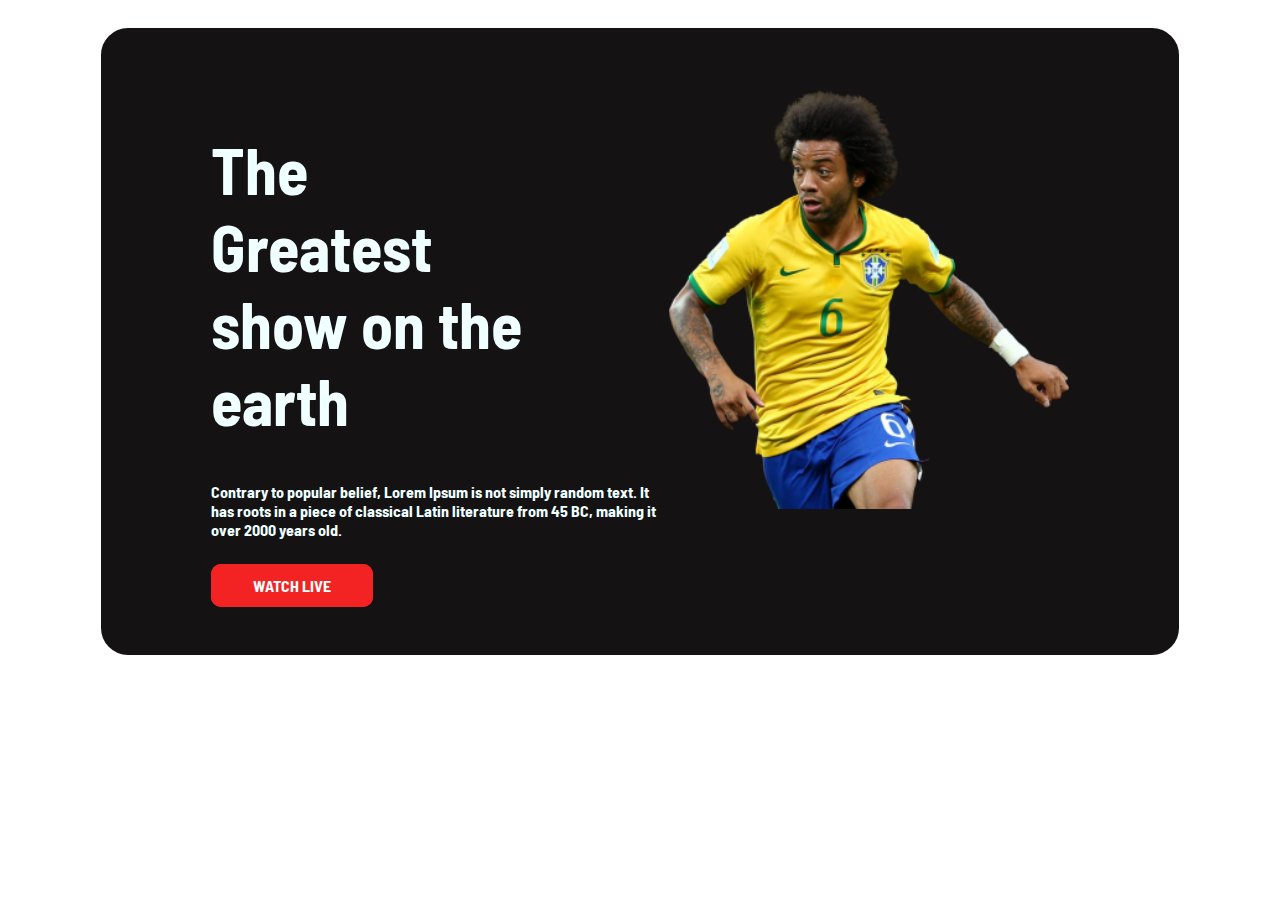
==== index.html @ 79165eab "first section" ====
<!DOCTYPE html>
<html lang="en">

<head>
    <meta charset="UTF-8">
    <meta http-equiv="X-UA-Compatible" content="IE=edge">
    <meta name="viewport" content="width=device-width, initial-scale=1.0">
    <title>FIFA WORLD CUP</title>
    <link rel="stylesheet" href="styles/style.css">
</head>

<body>
    <!----------------------------- header start ---------------------------->
    <section class="container">
        <div class="section-detail">
            <div class="section-info">
                <h1 class="section-titel">The Greatest show on the earth</h1>
                <h6 class="titel-detail">Contrary to popular belief, Lorem Ipsum is not simply

                    random text. It has roots in a piece of classical Latin literature
                    from 45 BC, making it over 2000 years old.</h6>
                <span class="watch-live">WATCH LIVE<i class="fa-duotone fa-arrow-right"></i></span>
            </div>
            <div class="image">
                <img src="images/Banner Image.png" alt="">
            </div>
        </div>
    </section>
</body>

</html>
---- styles/style.css ----
/* -----------------
      font style
-------------------- */

@import url('https://fonts.googleapis.com/css2?family=Barlow+Semi+Condensed&family=Poppins:wght@400;500&display=swap');

body {
    font-family: 'Barlow Semi Condensed', sans-serif;
}

/*---------------------- header start------------------------ */

.container {
    background-color: rgb(20, 18, 18);
    margin: 25px 90px;
    border: 3px solid white;
    padding: 0 30px;
    border-radius: 30px;


}


.section-detail {
    display: flex;
    margin: 30px;
    padding: 30px 50px;
}

.section-titel {
    color: azure;
    font-size: 4em;
    padding-right: 30%;
}

.titel-detail {
    color: azure;
    font-size: 1em;
}

.watch-live {
    color: azure;
    border: 2px solid rgb(243, 35, 35);
    border: 5px 20px;
    padding: 10px 40px;
    background-color: rgb(243, 35, 35);
    border-radius: 10px;
    font-weight: 700;

}

.container img {
    width: 400px;
}
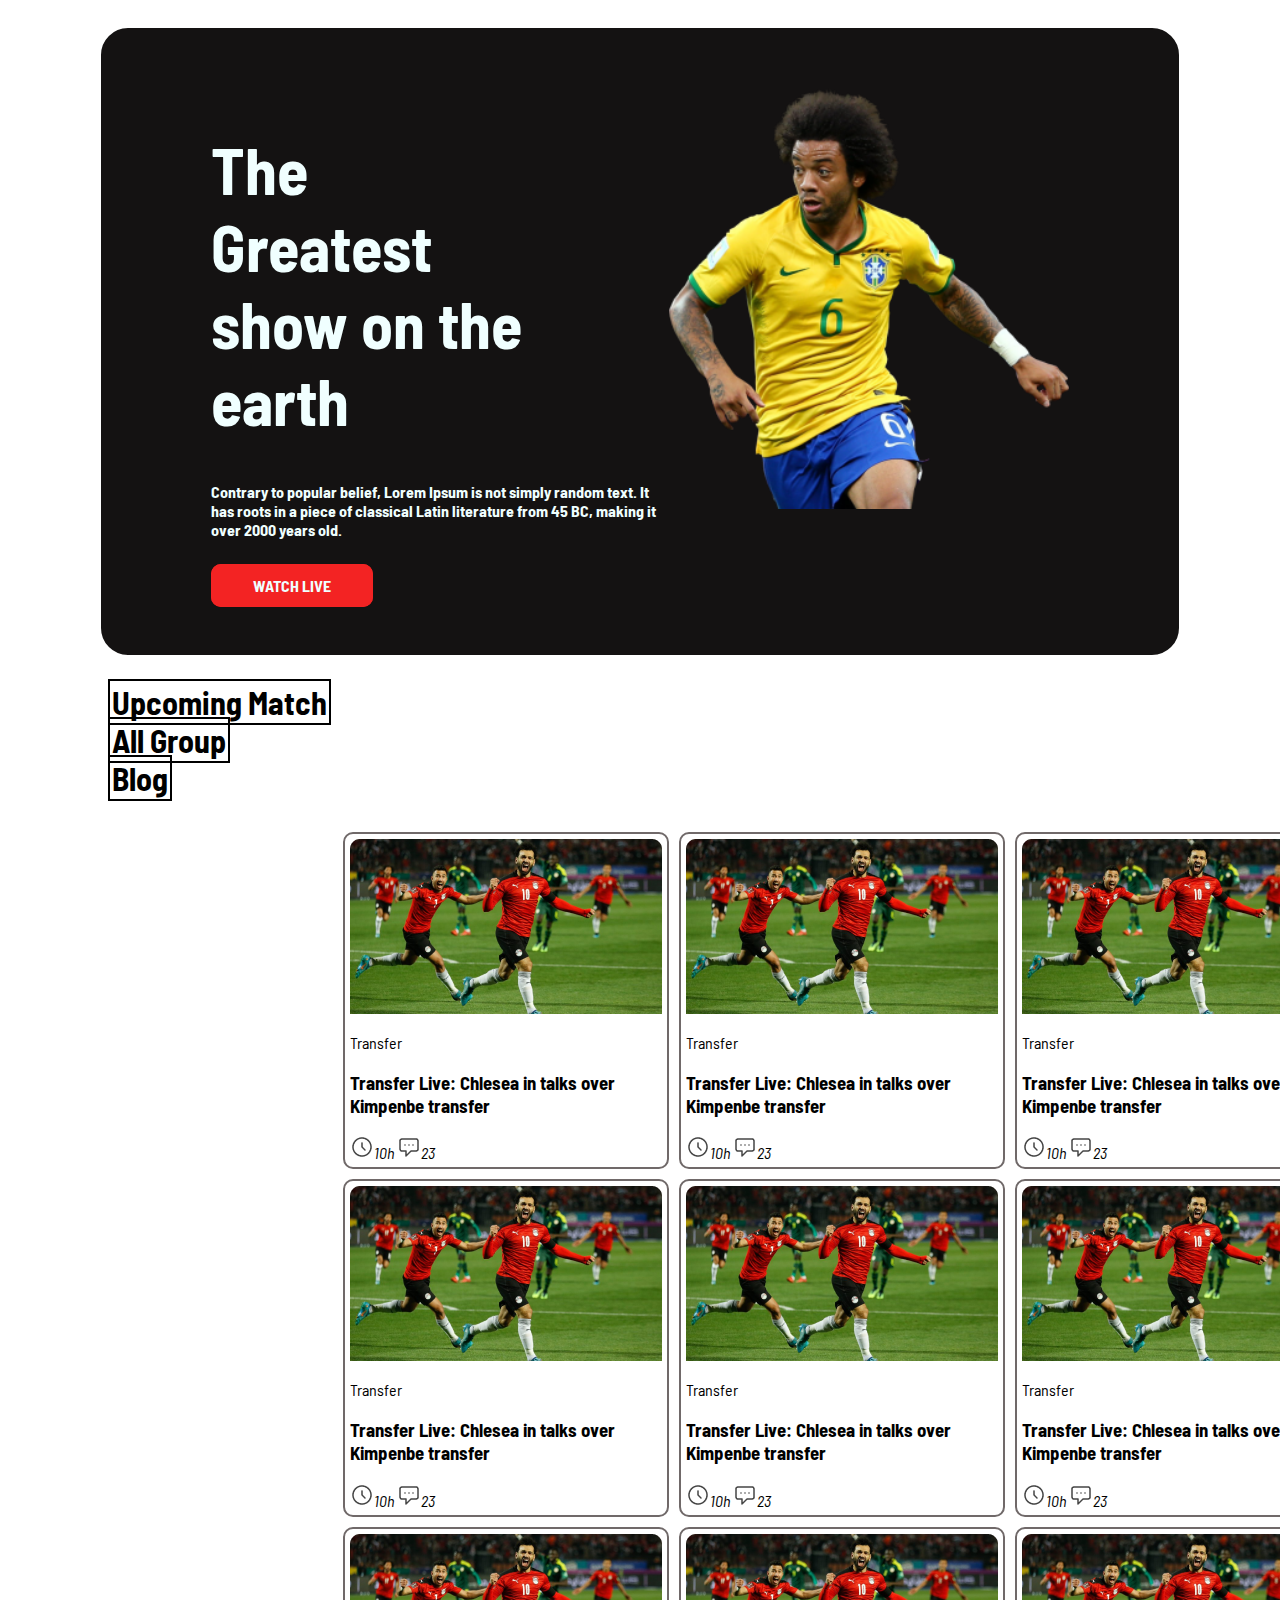
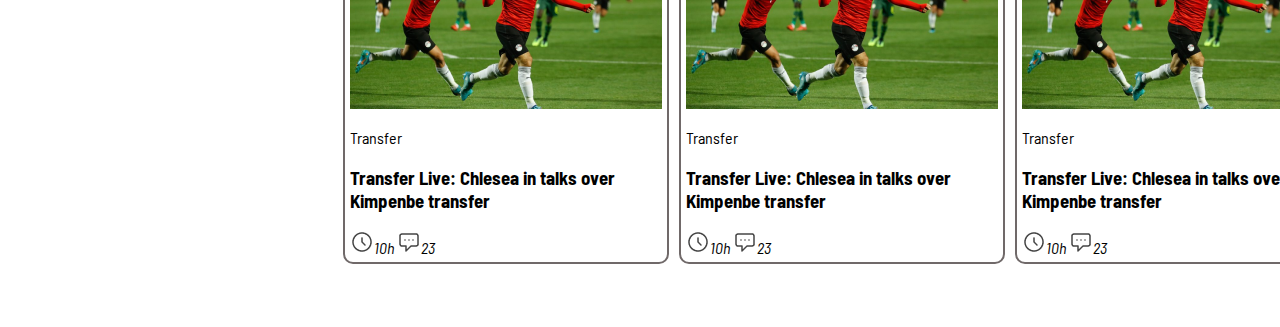
==== commit 01895a2a: "dev" ====
--- a/index.html
+++ b/index.html
@@ -26,6 +26,128 @@
             </div>
         </div>
     </section>
+    <!------------------------------header end -------------------------------->
+
+    <!-------------------------------- main ----------------------------------->
+    <main class="container-2">
+        <div class="main-sidebar">
+            <div class="sidebar">
+                <span class="a-side">Upcoming Match</span> <br>
+                <span class="a-side">All Group</span> <br>
+                <span class="a-side">Blog</span>
+            </div>
+            <div class="main-container">
+                <div class="blog-img">
+                    <img src="images/Blog Image.png" alt="">
+                    <div class="blog-info">
+                        <p class="transfer">Transfer</p>
+                        <h3>Transfer Live: Chlesea in talks
+                            over Kimpenbe transfer</h3>
+                        <div class="time-chat">
+                            <img src="images/Time Icon.png" alt=""><i class="fa-regular fa-clock-ten">10h</i>
+                            <img src="images/Chat Icon.png" alt=""><i class="fa-regular fa-message-dots">23</i>
+                        </div>
+                    </div>
+                </div>
+                <div class="blog-img">
+                    <img src="images/Blog Image.png" alt="">
+                    <div class="blog-info">
+                        <p class="transfer">Transfer</p>
+                        <h3>Transfer Live: Chlesea in talks
+                            over Kimpenbe transfer</h3>
+                        <div class="time-chat">
+                            <img src="images/Time Icon.png" alt=""><i class="fa-regular fa-clock-ten">10h</i>
+                            <img src="images/Chat Icon.png" alt=""><i class="fa-regular fa-message-dots">23</i>
+                        </div>
+                    </div>
+                </div>
+                <div class="blog-img">
+                    <img src="images/Blog Image.png" alt="">
+                    <div class="blog-info">
+                        <p class="transfer">Transfer</p>
+                        <h3>Transfer Live: Chlesea in talks
+                            over Kimpenbe transfer</h3>
+                        <div class="time-chat">
+                            <img src="images/Time Icon.png" alt=""><i class="fa-regular fa-clock-ten">10h</i>
+                            <img src="images/Chat Icon.png" alt=""><i class="fa-regular fa-message-dots">23</i>
+                        </div>
+                    </div>
+                </div>
+                <div class="blog-img">
+                    <img src="images/Blog Image.png" alt="">
+                    <div class="blog-info">
+                        <p class="transfer">Transfer</p>
+                        <h3>Transfer Live: Chlesea in talks
+                            over Kimpenbe transfer</h3>
+                        <div class="time-chat">
+                            <img src="images/Time Icon.png" alt=""><i class="fa-regular fa-clock-ten">10h</i>
+                            <img src="images/Chat Icon.png" alt=""><i class="fa-regular fa-message-dots">23</i>
+                        </div>
+                    </div>
+                </div>
+                <div class="blog-img">
+                    <img src="images/Blog Image.png" alt="">
+                    <div class="blog-info">
+                        <p class="transfer">Transfer</p>
+                        <h3>Transfer Live: Chlesea in talks
+                            over Kimpenbe transfer</h3>
+                        <div class="time-chat">
+                            <img src="images/Time Icon.png" alt=""><i class="fa-regular fa-clock-ten">10h</i>
+                            <img src="images/Chat Icon.png" alt=""><i class="fa-regular fa-message-dots">23</i>
+                        </div>
+                    </div>
+                </div>
+                <div class="blog-img">
+                    <img src="images/Blog Image.png" alt="">
+                    <div class="blog-info">
+                        <p class="transfer">Transfer</p>
+                        <h3>Transfer Live: Chlesea in talks
+                            over Kimpenbe transfer</h3>
+                        <div class="time-chat">
+                            <img src="images/Time Icon.png" alt=""><i class="fa-regular fa-clock-ten">10h</i>
+                            <img src="images/Chat Icon.png" alt=""><i class="fa-regular fa-message-dots">23</i>
+                        </div>
+                    </div>
+                </div>
+                <div class="blog-img">
+                    <img src="images/Blog Image.png" alt="">
+                    <div class="blog-info">
+                        <p class="transfer">Transfer</p>
+                        <h3>Transfer Live: Chlesea in talks
+                            over Kimpenbe transfer</h3>
+                        <div class="time-chat">
+                            <img src="images/Time Icon.png" alt=""><i class="fa-regular fa-clock-ten">10h</i>
+                            <img src="images/Chat Icon.png" alt=""><i class="fa-regular fa-message-dots">23</i>
+                        </div>
+                    </div>
+                </div>
+                <div class="blog-img">
+                    <img src="images/Blog Image.png" alt="">
+                    <div class="blog-info">
+                        <p class="transfer">Transfer</p>
+                        <h3>Transfer Live: Chlesea in talks
+                            over Kimpenbe transfer</h3>
+                        <div class="time-chat">
+                            <img src="images/Time Icon.png" alt=""><i class="fa-regular fa-clock-ten">10h</i>
+                            <img src="images/Chat Icon.png" alt=""><i class="fa-regular fa-message-dots">23</i>
+                        </div>
+                    </div>
+                </div>
+                <div class="blog-img">
+                    <img src="images/Blog Image.png" alt="">
+                    <div class="blog-info">
+                        <p class="transfer">Transfer</p>
+                        <h3>Transfer Live: Chlesea in talks
+                            over Kimpenbe transfer</h3>
+                        <div class="time-chat">
+                            <img src="images/Time Icon.png" alt=""><i class="fa-regular fa-clock-ten">10h</i>
+                            <img src="images/Chat Icon.png" alt=""><i class="fa-regular fa-message-dots">23</i>
+                        </div>
+                    </div>
+                </div>
+            </div>
+        </div>
+    </main>
 </body>
 
 </html>--- a/styles/style.css
+++ b/styles/style.css
@@ -51,4 +51,49 @@
 
 .container img {
     width: 400px;
+}
+
+/* ------------------------header end-------------------- */
+
+/* -------------------------main start--------------------- */
+
+.container-2 {
+    width: 100%;
+    margin-right: 20px;
+
+}
+
+.sidebar {
+    font-size: 2em;
+    font-weight: 700;
+    padding-bottom: 30px;
+    margin-left: 100px;
+
+
+
+
+}
+
+.a-side {
+    border: 2px solid black;
+    padding: 2px;
+    margin-left: 0px;
+
+}
+
+.main-container {
+    display: grid;
+    grid-template-columns: repeat(3, 1fr);
+    padding-left: 230px;
+    margin-left: 100px;
+    padding-bottom: 50px;
+
+}
+
+.blog-img {
+    padding: 5px;
+    border: 2px solid rgb(112, 105, 105);
+    border-radius: 10px;
+    margin: 5px;
+    grid-row-gap: 20px
 }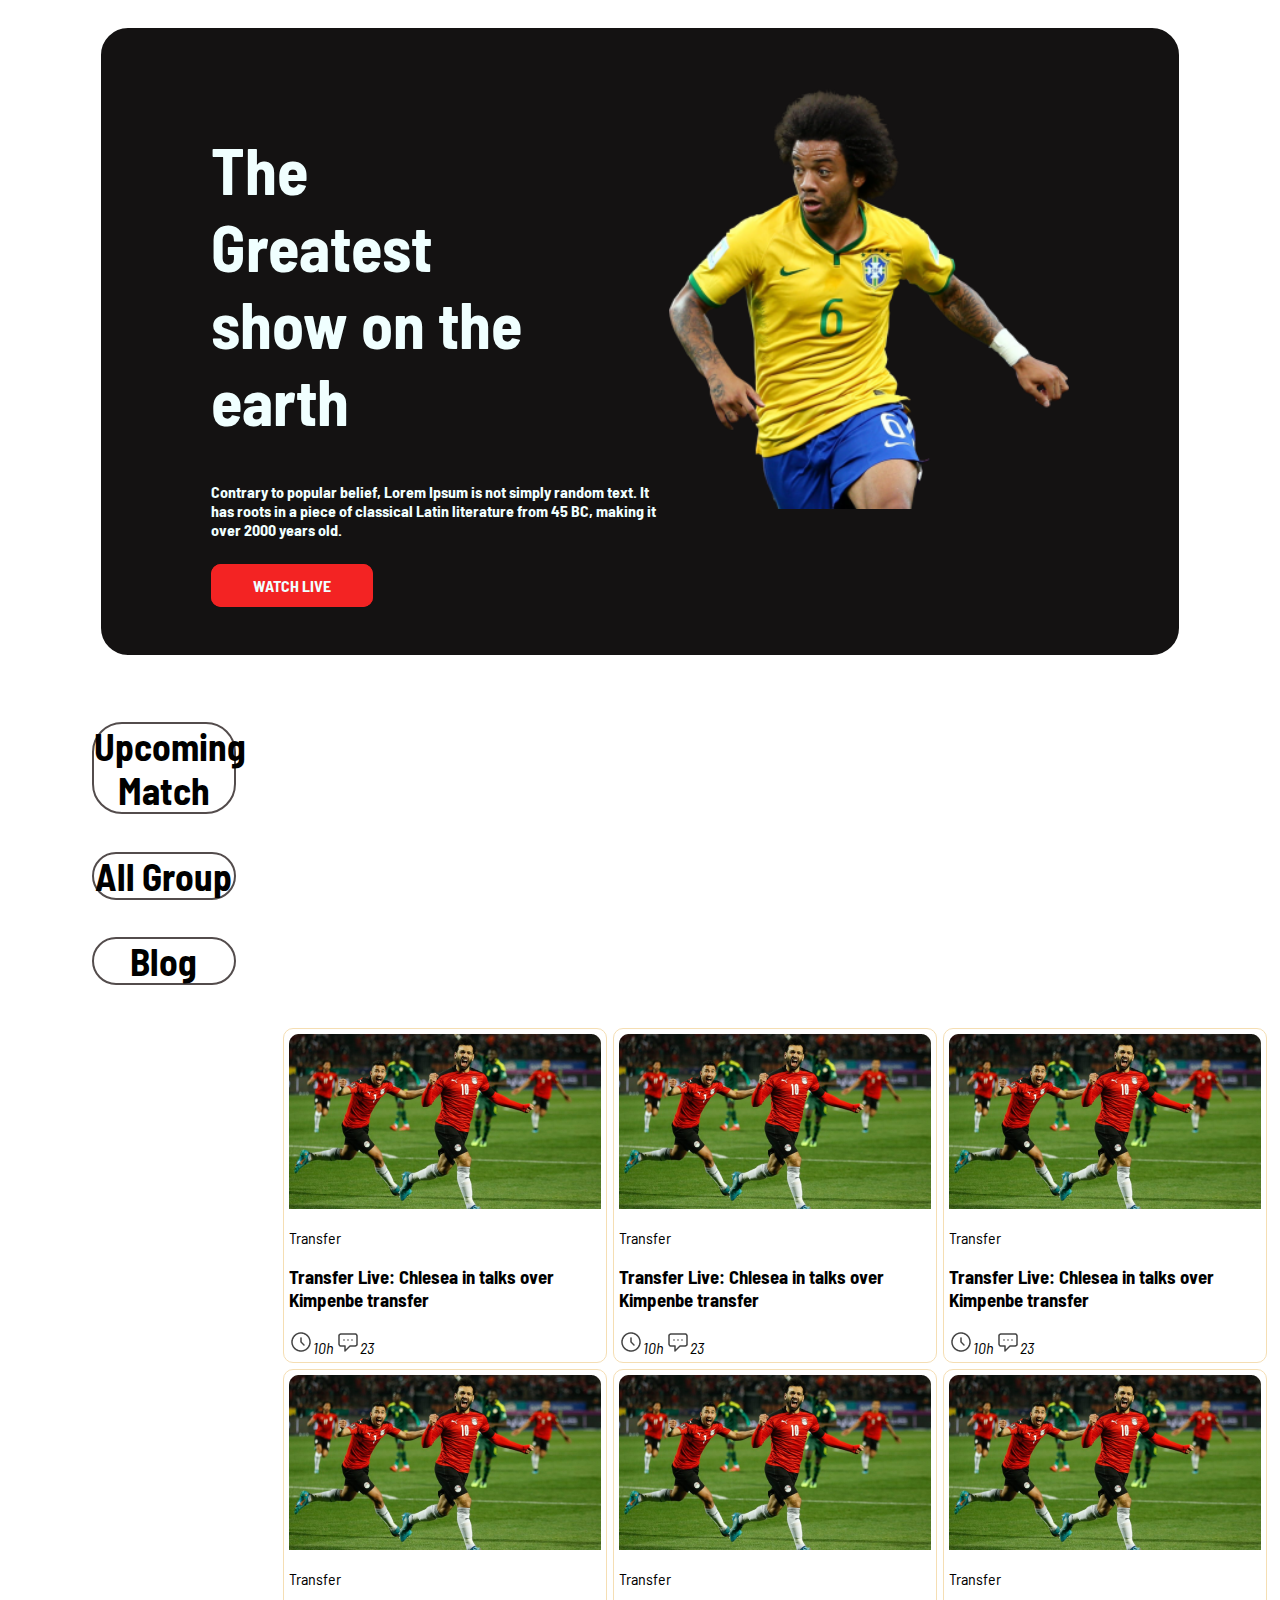
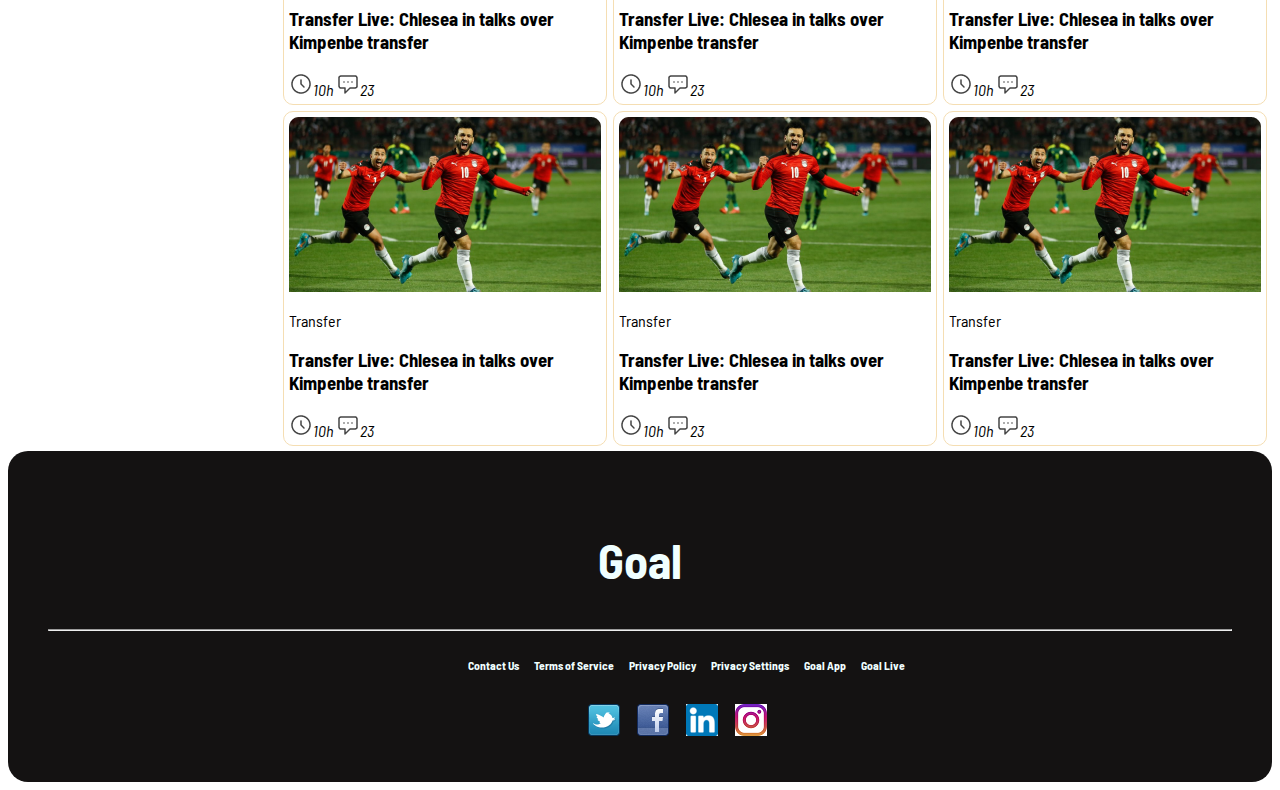
==== commit 61711560: "new file" ====
--- a/index.html
+++ b/index.html
@@ -32,9 +32,9 @@
     <main class="container-2">
         <div class="main-sidebar">
             <div class="sidebar">
-                <span class="a-side">Upcoming Match</span> <br>
-                <span class="a-side">All Group</span> <br>
-                <span class="a-side">Blog</span>
+                <h3 class="a-side">Upcoming Match</h3>
+                <h3 class="a-side">All Group</h3>
+                <h3 class="a-side">Blog</h3>
             </div>
             <div class="main-container">
                 <div class="blog-img">
@@ -149,5 +149,32 @@
         </div>
     </main>
 </body>
+<footer>
+    <div class="goal">
+        <h2 class="goal-info">Goal</h2>
+        <hr>
+        <div class="footer">
+            <h3>Contact Us</h3>
+            <h3>Terms of Service </h3>
+            <h3>Privacy Policy </h3>
+            <h3>Privacy Settings</h3>
+            <h3>Goal App </h3>
+            <h3>Goal Live</h3>
+        </div>
+        <div class="social-id">
+            <a href="https://twitter.com/@Foysal_Bhuiyan_" target="blank">
+                <img src="images/social-twitter.png" alt="Twitter"></a>
+
+            <a href="https://www.facebook.com/foysal.bhuioyn/" target="blank">
+                <img src="images/social-facebook.png" alt="Facebook"></a>
+
+            <a href="https://www.linkedin.com/in/oliahamed-foysalbhuiyan-9830321ab/" target="blank">
+                <img src="images/social-linkedin.png" alt="Linkedin"></a>
+
+            <a href="https://www.instagram.com/foysal__ahamed/" target="_blank">
+                <img src="images/instagram.png" alt="Instagram"></a>
+        </div>
+    </div>
+</footer>
 
 </html>--- a/styles/style.css
+++ b/styles/style.css
@@ -58,42 +58,84 @@
 /* -------------------------main start--------------------- */
 
 .container-2 {
-    width: 100%;
     margin-right: 20px;
+    position: relative;
 
+}
+
+.main-sidebar {
+    width: 18%;
+    margin: 2px;
 }
 
 .sidebar {
     font-size: 2em;
     font-weight: 700;
-    padding-bottom: 30px;
-    margin-left: 100px;
+    background-color: white;
+    border: 2px solid white;
+    width: 100%;
 
+}
+
+.a-side {
+    display: block;
+    border: 2px solid rgb(83, 76, 76);
+    border-radius: 30px;
+    text-align: center;
+    margin-left: 80px;
 
 
 
 }
 
-.a-side {
-    border: 2px solid black;
-    padding: 2px;
-    margin-left: 0px;
-
-}
 
 .main-container {
     display: grid;
     grid-template-columns: repeat(3, 1fr);
-    padding-left: 230px;
+    padding-left: 170px;
     margin-left: 100px;
-    padding-bottom: 50px;
+    width: 70%;
+    width: 100%;
 
 }
 
 .blog-img {
     padding: 5px;
-    border: 2px solid rgb(112, 105, 105);
+    border: 1px solid wheat;
     border-radius: 10px;
-    margin: 5px;
+    margin: 3px;
     grid-row-gap: 20px
+}
+
+/* --------------------------main end---------------------- */
+
+/* --------------------------footer start-------------------- */
+
+.goal {
+    text-align: center;
+    font-size: 2em;
+    background-color: rgb(20, 18, 18);
+    color: azure;
+    align-items: center;
+    border: 20px;
+    padding: 40px;
+    border-radius: 20px;
+}
+
+.footer {
+    display: flex;
+    font-size: 10px;
+    gap: 15px;
+    padding-left: 420px;
+    margin-bottom: 20px;
+}
+
+/* --------------------footer end------------------- */
+
+/* --------------------Social link-------------------- */
+
+.social-id {
+    display: flex;
+    gap: 17px;
+    padding-left: 540px;
 }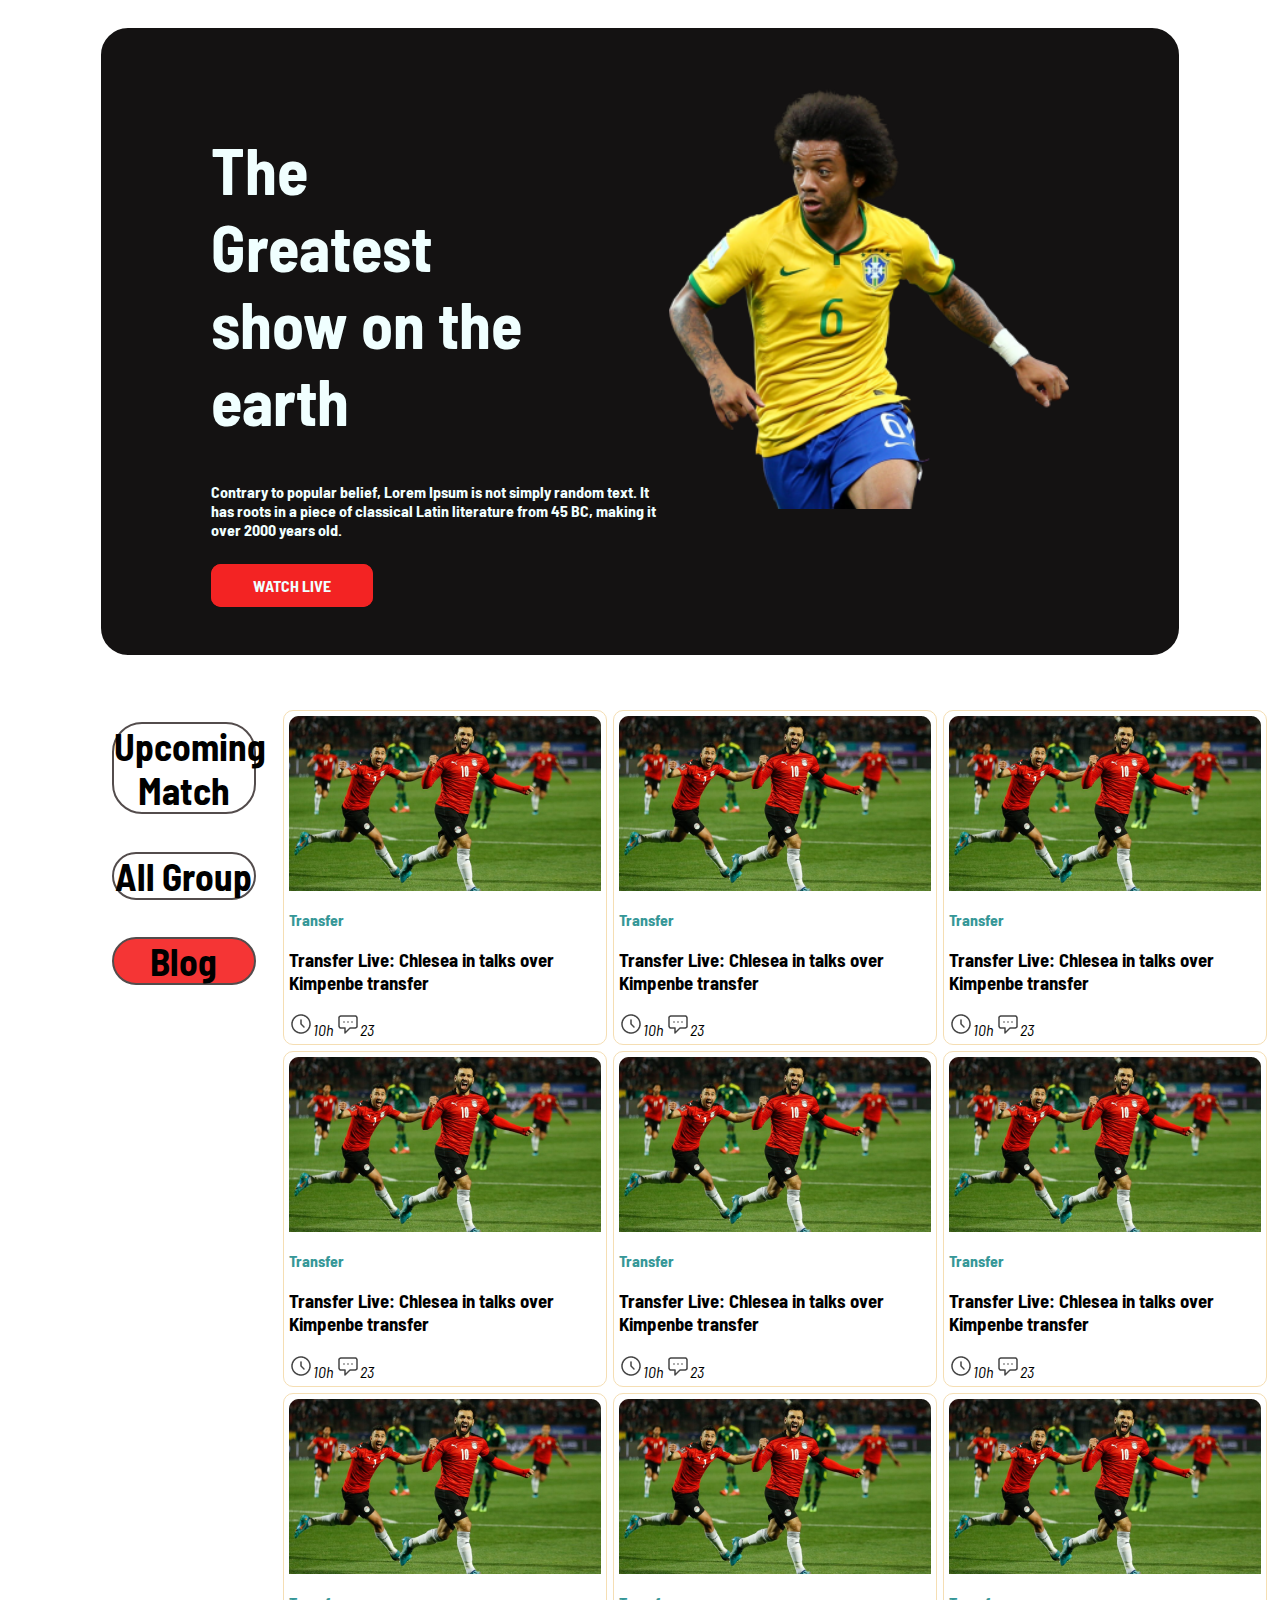
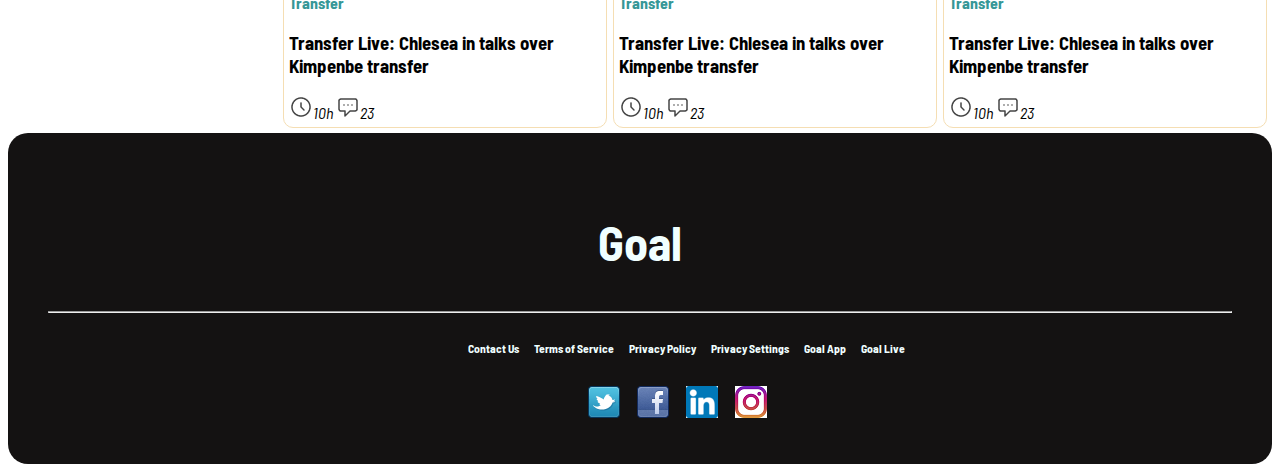
==== commit d381a4af: "finished" ====
--- a/index.html
+++ b/index.html
@@ -34,7 +34,7 @@
             <div class="sidebar">
                 <h3 class="a-side">Upcoming Match</h3>
                 <h3 class="a-side">All Group</h3>
-                <h3 class="a-side">Blog</h3>
+                <h3 class="a-side extra">Blog</h3>
             </div>
             <div class="main-container">
                 <div class="blog-img">
--- a/styles/style.css
+++ b/styles/style.css
@@ -59,8 +59,7 @@
 
 .container-2 {
     margin-right: 20px;
-    position: relative;
-
+    position: relative
 }
 
 .main-sidebar {
@@ -74,7 +73,12 @@
     background-color: white;
     border: 2px solid white;
     width: 100%;
+    height: 20px;
+    padding-left: 20px;
+}
 
+.a-side.extra {
+    background-color: rgb(245, 53, 53);
 }
 
 .a-side {
@@ -96,7 +100,13 @@
     margin-left: 100px;
     width: 70%;
     width: 100%;
+    bottom: 30%;
 
+}
+
+.transfer {
+    color: rgb(54, 151, 151);
+    font-weight: 700;
 }
 
 .blog-img {
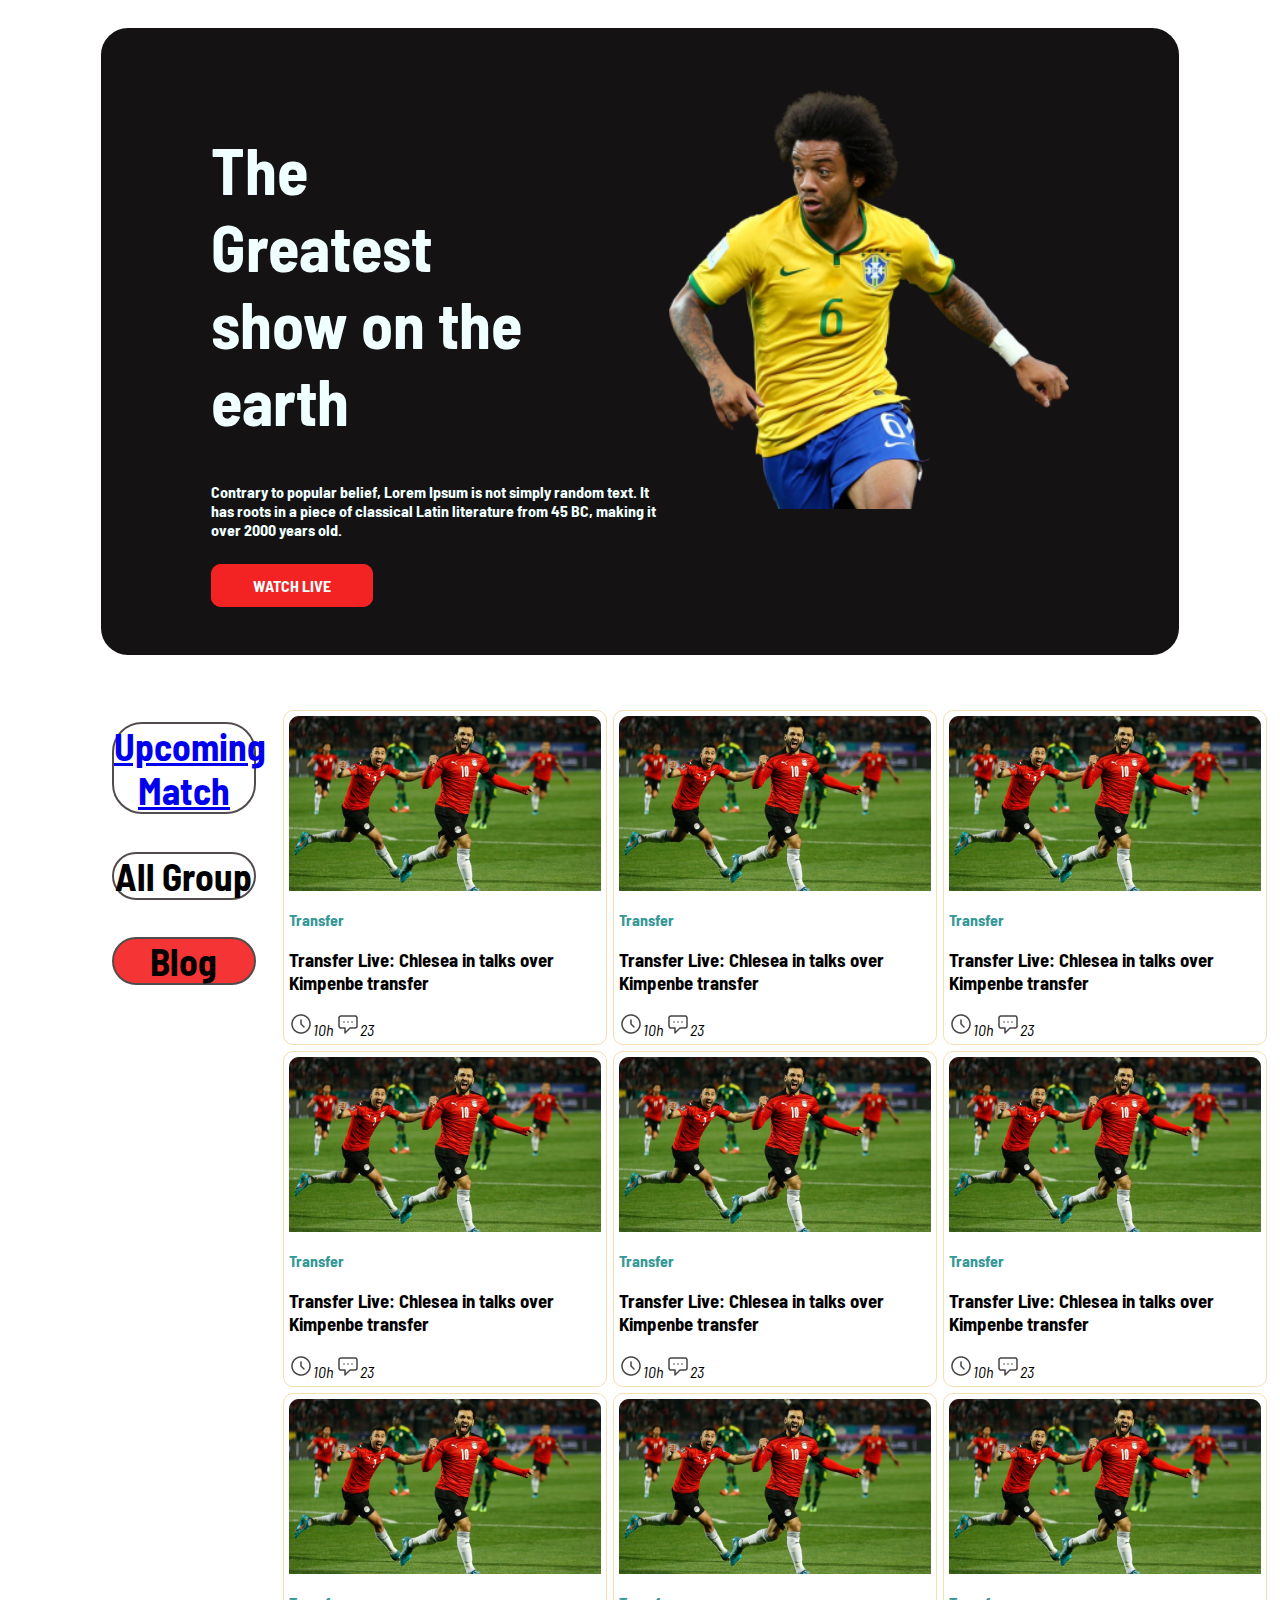
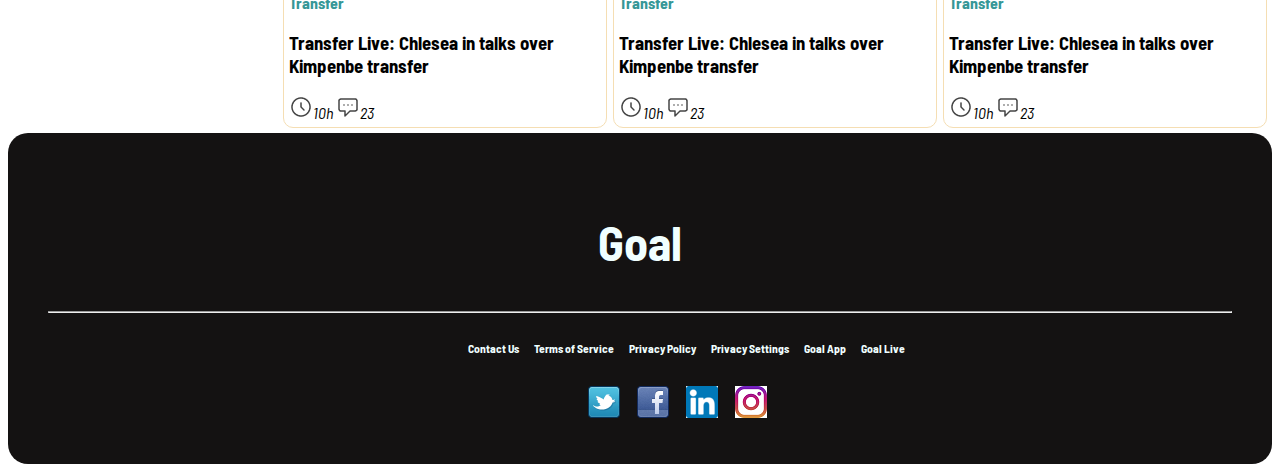
==== commit 7807a89b: "done" ====
--- a/index.html
+++ b/index.html
@@ -32,7 +32,7 @@
     <main class="container-2">
         <div class="main-sidebar">
             <div class="sidebar">
-                <h3 class="a-side">Upcoming Match</h3>
+                <h3 class="a-side link"><a href="shedule.html">Upcoming Match</a></h3>
                 <h3 class="a-side">All Group</h3>
                 <h3 class="a-side extra">Blog</h3>
             </div>
--- a/styles/style.css
+++ b/styles/style.css
@@ -59,7 +59,7 @@
 
 .container-2 {
     margin-right: 20px;
-    position: relative
+    position: relative;
 }
 
 .main-sidebar {
@@ -87,6 +87,7 @@
     border-radius: 30px;
     text-align: center;
     margin-left: 80px;
+    text-decoration: none;
 
 
 
